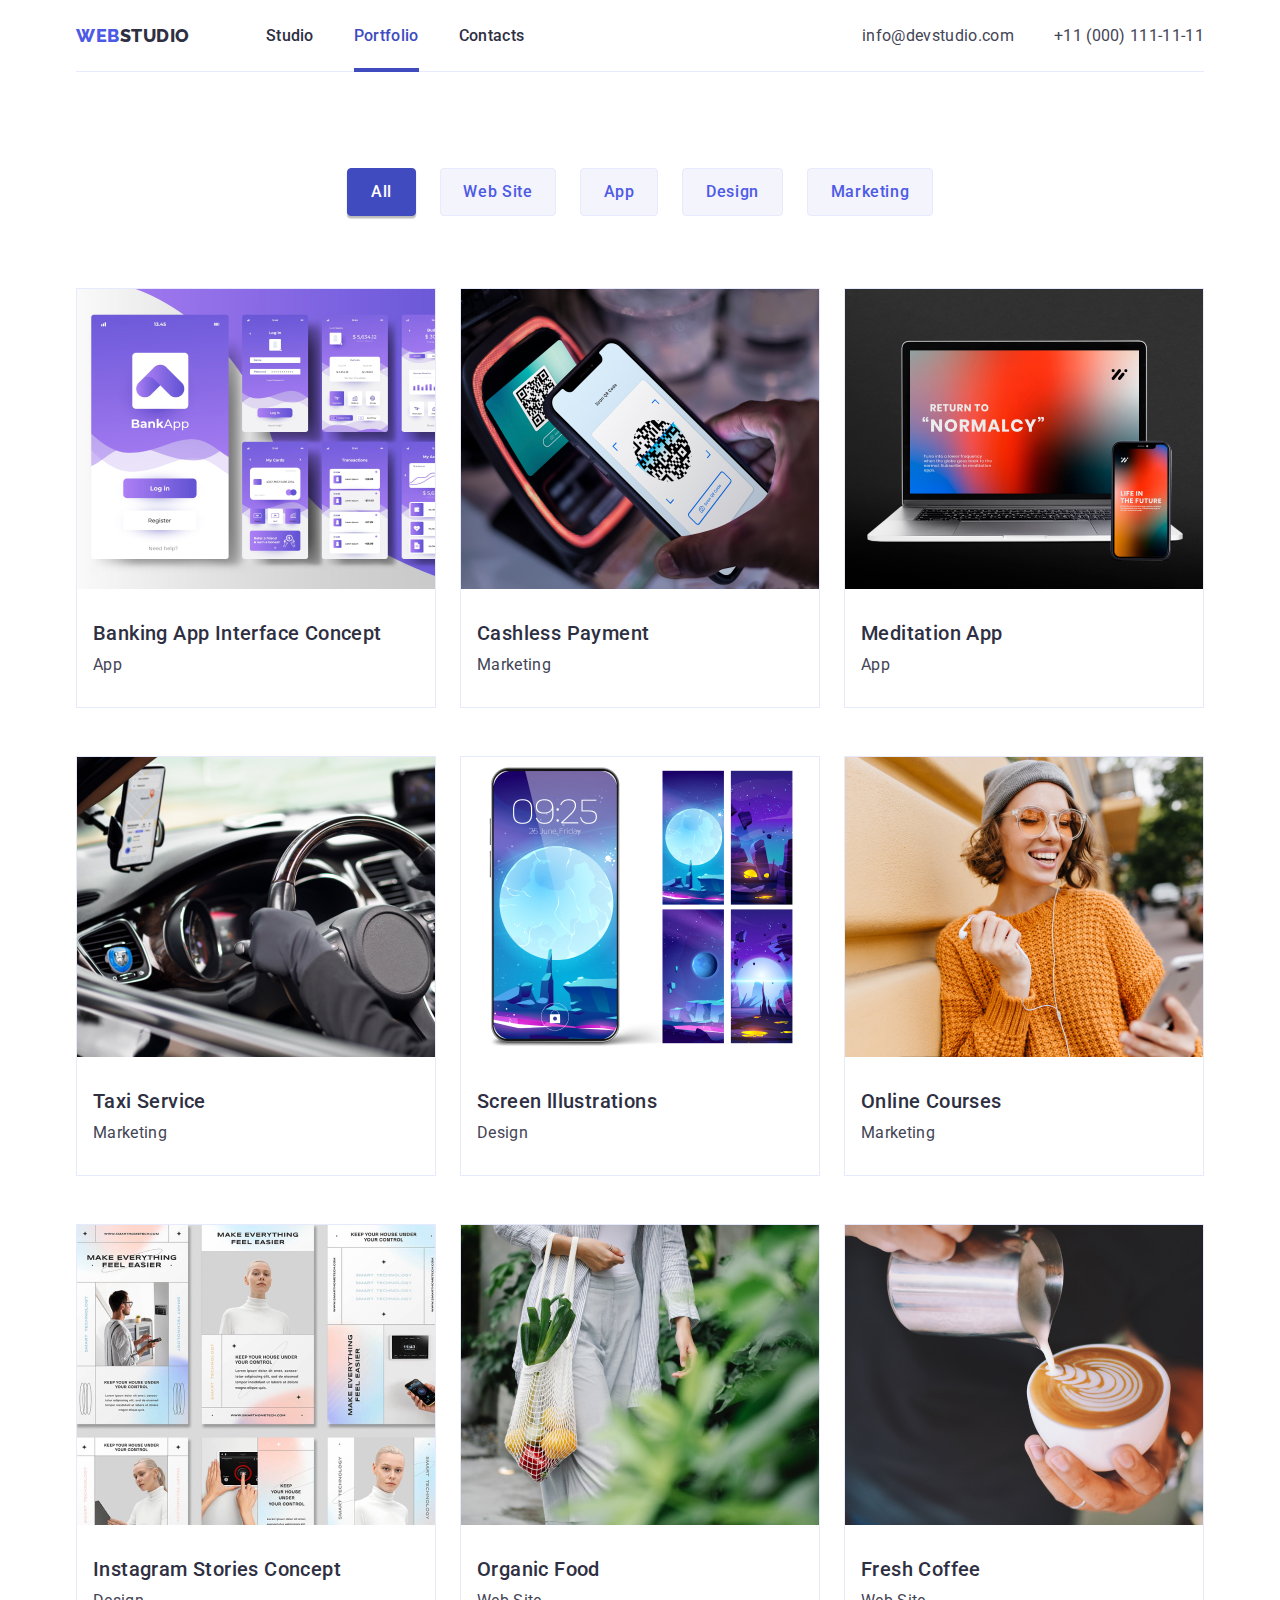
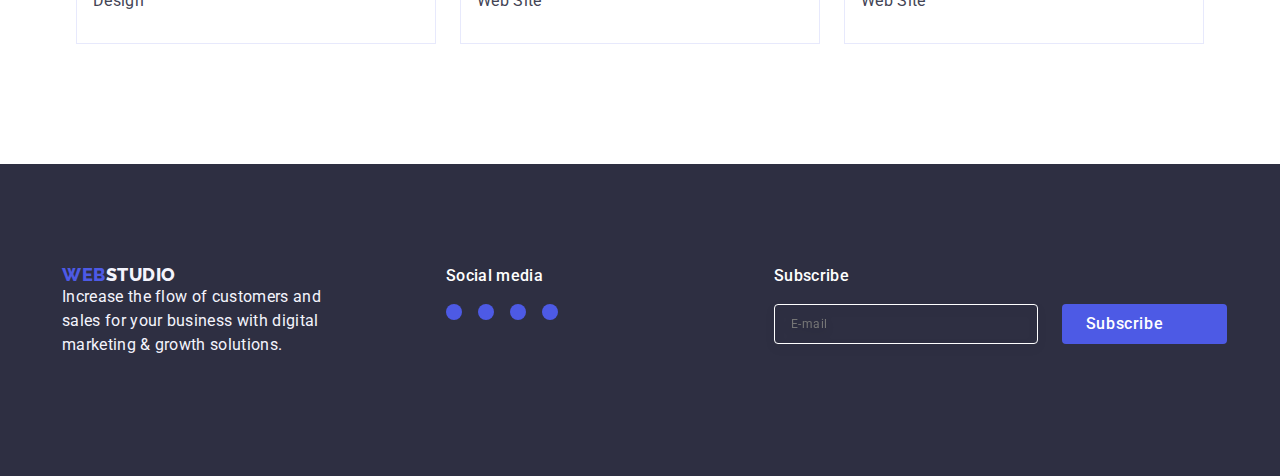
==== portfolio.html @ 0844961f "rep" ====
<!DOCTYPE html>
<html lang="en">
  <head>
    <meta charset="UTF-8" />
    <meta name="viewport" content="width=device-width, initial-scale=1.0" />
    <meta http-equiv="X-UA-Compatible" content="ie=edge" />
    <title>WebStudio</title>
    <link rel="preconnect" href="https://fonts.googleapis.com" />
    <link rel="preconnect" href="https://fonts.gstatic.com" crossorigin />
    <link
      href="https://fonts.googleapis.com/css2?family=Roboto:ital,wght@0,100;0,300;0,400;0,500;0,700;0,900;1,100;1,300;1,400;1,500;1,700;1,900&display=swap"
      rel="stylesheet"
    />
    <link
      rel="stylesheet"
      href="https://i.icomoon.io/public/temp/3746535d12/UntitledProject/style-svg.css"
    />
    <script
      defer
      src="https://i.icomoon.io/public/temp/3746535d12/UntitledProject/svgxuse.js"
    ></script>
    <link
      href="https://fonts.googleapis.com/css2?family=Raleway:ital,wght@0,800;1,800&display=swap"
      rel="stylesheet"
    />
    <link rel="stylesheet" href="./css/portfolio.css" />
    <link rel="stylesheet" href="css/modern-normalize.min.css" />
  </head>

  <body class="body">
    <header class="top__nav container">
      <nav class="menu__nav">
        <a class="logo link" href="./index.html"
          >Web<span class="logo__part2">Studio</span></a
        >
        <ul class="nav__item list">
          <li>
            <a class="nav__link Studio" href="./index.html">Studio</a>
          </li>
          <li>
            <a class="nav__link Portfolio" href="./portfolio.html">Portfolio</a>
          </li>
          <li>
            <a class="nav__link Contacts" href="">Contacts</a>
          </li>
        </ul>
      </nav>
      <address class="nav__address">
        <ul class="nav__address__item list">
          <li>
            <a class="address__link link" href="mailto:info@devstudio.com"
              >info@devstudio.com</a
            >
          </li>
          <li>
            <a class="address__link link" href="tel:+110001111111"
              >+11 (000) 111-11-11</a
            >
          </li>
        </ul>
      </address>
    </header>

    <main class="main">
      <div class="main__container">
        <h1 hidden>Portfolio</h1>
        <ul class="filters">
          <li class="filters__item filter1">
            <button class="filters__item__btn1 filter__btn" type="button">
              All
            </button>
          </li>
          <li class="filters__item filter2">
            <button class="filters__item__btn2 filter__btn" type="button">
              Web Site
            </button>
          </li>
          <li class="filters__item filter3">
            <button class="filters__item__btn3 filter__btn" type="button">
              App
            </button>
          </li>
          <li class="filters__item filter4">
            <button class="filters__item__btn4 filter__btn" type="button">
              Design
            </button>
          </li>
          <li class="filters__item filter5">
            <button class="filters__item__btn5 filter__btn" type="button">
              Marketing
            </button>
          </li>
        </ul>
        <ul class="row">
          <li class="row__item row__item1 overlay">
            <div class="img__portfolio">
              <div class="overlay__content">
                <p class="text__overlay">
                  14 Stylish and User-Friendly App Design Concepts · Task
                  Manager App · Calorie Tracker App · Exotic Fruit Ecommerce App
                  · Cloud Storage App
                </p>
              </div>
              <img
                src="portfolio__images/Banking.jpg"
                alt="Banking App Interface Concept"
                width="360"
                height="300"
              />
            </div>
            <div class="text__container">
              <h3 class="text__h3">Banking App Interface Concept</h3>
              <p class="text__p">App</p>
            </div>
          </li>
          <li class="row__item row__item2 overlay">
            <div class="img__portfolio">
              <div class="overlay__content">
                <p class="text__overlay">
                  14 Stylish and User-Friendly App Design Concepts · Task
                  Manager App · Calorie Tracker App · Exotic Fruit Ecommerce App
                  · Cloud Storage App
                </p>
              </div>
              <img
                src="portfolio__images/Cashless.jpg"
                alt="Cashless Payment"
                width="360"
                height="300"
              />
            </div>
            <div class="text__container">
              <h3 class="text__h3">Cashless Payment</h3>
              <p class="text__p">Marketing</p>
            </div>
          </li>
          <li class="row__item row__item3 overlay">
            <div class="img__portfolio">
              <div class="overlay__content">
                <p class="text__overlay">
                  14 Stylish and User-Friendly App Design Concepts · Task
                  Manager App · Calorie Tracker App · Exotic Fruit Ecommerce App
                  · Cloud Storage App
                </p>
              </div>
              <img
                src="portfolio__images/Meditation.jpg"
                alt="Meditation App"
                width="360"
                height="300"
              />
            </div>
            <div class="text__container">
              <h3 class="text__h3">Meditation App</h3>
              <p class="text__p">App</p>
            </div>
          </li>
        </ul>
        <ul class="row">
          <li class="row__item row__item4 overlay">
            <div class="img__portfolio">
              <div class="overlay__content">
                <p class="text__overlay">
                  14 Stylish and User-Friendly App Design Concepts · Task
                  Manager App · Calorie Tracker App · Exotic Fruit Ecommerce App
                  · Cloud Storage App
                </p>
              </div>
              <img
                src="portfolio__images/Taxi.jpg"
                alt="Taxi Service"
                width="360"
                height="300"
              />
            </div>
            <div class="text__container">
              <h3 class="text__h3">Taxi Service</h3>
              <p class="text__p">Marketing</p>
            </div>
          </li>
          <li class="row__item row__item5 overlay">
            <div class="img__portfolio">
              <div class="overlay__content">
                <p class="text__overlay">
                  14 Stylish and User-Friendly App Design Concepts · Task
                  Manager App · Calorie Tracker App · Exotic Fruit Ecommerce App
                  · Cloud Storage App
                </p>
              </div>
              <img
                src="portfolio__images/Screen.jpg"
                alt="Screen lllustrations"
                width="360"
                height="300"
              />
            </div>
            <div class="text__container">
              <h3 class="text__h3">Screen lllustrations</h3>
              <p class="text__p">Design</p>
            </div>
          </li>
          <li class="row__item row__item6 overlay">
            <div class="img__portfolio">
              <div class="overlay__content">
                <p class="text__overlay">
                  14 Stylish and User-Friendly App Design Concepts · Task
                  Manager App · Calorie Tracker App · Exotic Fruit Ecommerce App
                  · Cloud Storage App
                </p>
              </div>
              <img
                src="portfolio__images/Online.jpg"
                alt="Online Courses"
                width="360"
                height="300"
              />
            </div>
            <div class="text__container">
              <h3 class="text__h3">Online Courses</h3>
              <p class="text__p">Marketing</p>
            </div>
          </li>
        </ul>
        <ul class="row">
          <li class="row__item row__item7 overlay">
            <div class="img__portfolio">
              <div class="overlay__content">
                <p class="text__overlay">
                  14 Stylish and User-Friendly App Design Concepts · Task
                  Manager App · Calorie Tracker App · Exotic Fruit Ecommerce App
                  · Cloud Storage App
                </p>
              </div>
              <img
                src="portfolio__images/Instagram.jpg"
                alt="Instagram Storis Concept"
                width="360"
                height="300"
              />
            </div>
            <div class="text__container">
              <h3 class="text__h3">Instagram Stories Concept</h3>
              <p class="text__p">Design</p>
            </div>
          </li>
          <li class="row__item row__item8 overlay">
            <div class="img__portfolio">
              <div class="overlay__content">
                <p class="text__overlay">
                  14 Stylish and User-Friendly App Design Concepts · Task
                  Manager App · Calorie Tracker App · Exotic Fruit Ecommerce App
                  · Cloud Storage App
                </p>
              </div>
              <img
                src="portfolio__images/Organic.jpg"
                alt="Organic Food"
                width="360"
                height="300"
              />
            </div>
            <div class="text__container">
              <h3 class="text__h3">Organic Food</h3>
              <p class="text__p">Web Site</p>
            </div>
          </li>
          <li class="row__item row__item9 overlay">
            <div class="img__portfolio">
              <div class="overlay__content">
                <p class="text__overlay">
                  14 Stylish and User-Friendly App Design Concepts · Task
                  Manager App · Calorie Tracker App · Exotic Fruit Ecommerce App
                  · Cloud Storage App
                </p>
              </div>
              <img
                src="portfolio__images/Fresh.jpg"
                alt="Fresh Coffee"
                width="360"
                height="300"
              />
            </div>
            <div class="text__container">
              <h3 class="text__h3">Fresh Coffee</h3>
              <p class="text__p">Web Site</p>
            </div>
          </li>
        </ul>
      </div>
    </main>

    <footer class="footer__bg">
      <div class="container__footer">
        <div class="footer__text_container">
          <a class="logo-footer link" href="./index.html">
            Web<span class="logo__part2-footer">Studio</span>
          </a>
          <p class="footer__text">
            Increase the flow of customers and <br />
            sales for your business with digital <br />
            marketing & growth solutions.
          </p>
        </div>
        <div class="footer__social__container">
          <h3 class="social-heading">Social media</h3>
          <ul class="icon-cont-footer">
            <li>
              <a href="" class="footer-social-list-link"> </a>
            </li>
            <li>
              <a href="" class="footer-social-list-link"> </a>
            </li>
            <li>
              <a href="" class="footer-social-list-link"> </a>
            </li>
            <li>
              <a href="" class="footer-social-list-link"> </a>
            </li>
          </ul>
        </div>
        <div class="email__imput">
          <p class="subscribe-heading">Subscribe</p>
          <form class="foter__email">
            <label class="foter__lable">
              <input
                name="email"
                type="email"
                placeholder="E-mail"
                class="foter__imput"
              />
            </label>
            <button type="submit" class="footer__subscribe">
              Subscribe
              <svg class="foter__svg" width="24" height="24">
                <use href="./images/sprite.svg#symbol-id"></use>
              </svg>
            </button>
          </form>
        </div>
      </div>
    </footer>
  </body>
</html>
---- css/portfolio.css ----
* {
  margin: 0;
  padding: 0;
  box-sizing: border-box;
}

:root {
  --main-font: "Roboto", sans-serif;
  --logo-font: "Raleway", sans-serif;
  --primary-brand: #4d5ae5;
  --pressed-state: #404bbf;
  --dark: #2e2f42;
  --success: #31d0aa;
  --text: #434455;
  --subtle-text: #8e8f99;
  --accent: #e7e9fc;
  --light: #f4f4fd;
  --modal-overlay: #2e2f42;
  --hero-bg: #2e2f42;
  --white-bg: #fff;
  --modal-bg: #fcfcfc;
  --modal-overlay: rgba(46, 47, 66, 0.4);
  --hero-bg: rgba(46, 47, 66, 0.7);
}
img {
  display: block;
}

ul {
  list-style: none;
}

a {
  text-decoration: none;
}

button {
  border: none;
}

body {
  background-color: var(--white-bg);
  color: var(--text);
  font-family: var(--main-font);
}

.list {
  list-style: none;
}

.link {
  text-decoration: none;
}

.container {
  width: 1128px;
  margin: 0 auto;
}

.icon {
  font-size: 24px;
  color: #fff;
}
/*! Nav */

.top__nav {
  height: 72px;
  display: flex;
  justify-content: space-between;
  border-bottom: 1px solid var(--accent);
}

.menu__nav {
  display: flex;
  gap: 76px;
  align-items: center;
}

.nav__item,
.nav__address__item {
  display: flex;
  gap: 40px;
}

.nav__address {
  display: flex;
  align-items: center;
}

.logo {
  font-family: var(--logo-font);
  font-weight: 800;
  font-size: 18px;
  line-height: 1.17;
  letter-spacing: 0.03em;
  color: var(--primary-brand);
  text-transform: uppercase;
}

.logo__part2 {
  color: #2e2f42;
}

.nav__link {
  font-family: var(--main-font);
  color: var(--dark);
  font-size: 16px;
  font-weight: 500;
  line-height: 1.5;
  letter-spacing: 0.02em;
}
.link:hover {
  color: var(--pressed-state);
}
.link:focus {
  color: var(--pressed-state);
}
.address__link {
  color: var(--text);
  font-family: var(--main-font);
  font-style: normal;
  font-weight: 400;
  font-size: 16px;
  line-height: 24px;
  letter-spacing: 0.02em;
}

.hero__bg {
  height: 600px;
  background-color: var(--dark);
}

.Portfolio {
  color: #404bbf;
  border-bottom: 4px solid #404bbf;
  padding-bottom: 23px;
}

/*! 
    main
    filter 
*/
.main__container {
  margin-bottom: 120px;
}

.wrapper__filter {
  width: 1128px;
  display: flex;
  justify-content: center;
  margin: 0 auto;
}

.filters {
  display: flex;
  justify-content: center;
  align-items: center;
  margin-top: 96px;
  margin-bottom: 72px;
  gap: 24px;
}

.filter__btn {
  font-family: var(--main-font);
  font-weight: 500;
  font-size: 16px;
  line-height: 24px;
  text-align: center;
  letter-spacing: 0.04em;
  color: var(--primary-brand);
  background: var(--light);
  border: 1px solid #e7e9fc;
  border-radius: 4px;
  cursor: pointer;
}

.filter__btn:hover {
  background: #404bbf;
  box-shadow: 0px 3px 1px rgba(0, 0, 0, 0.1), 0px 2px 1px rgba(0, 0, 0, 0.08),
    0px 2px 2px rgba(0, 0, 0, 0.12);
  color: var(--white-bg);
}

.filters__item__btn1 {
  width: 69px;
  height: 48px;
  background: var(--pressed-state);
  box-shadow: 0px 3px 1px rgba(0, 0, 0, 0.1), 0px 2px 1px rgba(0, 0, 0, 0.08),
    0px 2px 2px rgba(0, 0, 0, 0.12);
  color: var(--white-bg);
  border-color: var(--pressed-state);
  border-radius: 4px;
  pointer-events: none;
}

.filters__item__btn2 {
  width: 116px;
  height: 48px;
}

.filters__item__btn3 {
  width: 78px;
  height: 48px;
}

.filters__item__btn4 {
  width: 101px;
  height: 48px;
}

.filters__item__btn5 {
  width: 126px;
  height: 48px;
}

/*! Row 1 */

.row {
  display: flex;
  justify-content: center;
  align-items: center;
  gap: 24px;
  margin: 0 auto 48px;
}

.wrapper__row1,
.wrapper__row2 {
  width: 1128px;
  height: 420px;
  margin: 0 auto;
  margin-bottom: 48px;
}

.wrapper__row3 {
  width: 1128px;
  height: 420px;
  margin: 0 auto;
}

.row__item {
  position: relative;
  width: 360px;
  height: 420px;
  display: flex;
  flex-direction: column;
  gap: 32px;
  background: var(--white-bg);
  border: 1px solid var(--accent);
}

.text__container {
  display: flex;
  flex-direction: column;
  gap: 8px;
  padding: 0 16px;
}

.text__h3 {
  height: 24px;
  font-family: var(--main-font);
  font-weight: 500;
  font-size: 20px;
  line-height: 24px;
  letter-spacing: 0.02em;
  color: var(--dark);
}

.text__p {
  font-family: var(--main-font);
  font-weight: 400;
  font-size: 16px;
  line-height: 24px;
  letter-spacing: 0.02em;
  color: var(--text);
}

.img__portfolio {
  position: relative;
  width: 360px;
  height: 300px;
  overflow: hidden;
}

.img__portfolio img {
  width: 100%;
  height: 100%;
  object-fit: cover;
  transition: all 0.3s ease-in-out;
  z-index: 1;
}
.overlay {
  position: relative;
  overflow: hidden;
}

.text__overlay {
  display: none;
  position: absolute;
  width: 296px;
  height: 96px;
  left: 32px;
  top: 40px;
  transform: translateY(0%);
  font-family: "Roboto";
  font-style: normal;
  font-weight: 400;
  font-size: 16px;
  line-height: 24px;
  letter-spacing: 0.02em;
  color: #f4f4fd;
  transition: transform 10;
}

.overlay__content {
  position: absolute;
  bottom: 0;
  left: 0;
  right: 0;
  height: 0;
  overflow: hidden;
  background-color: rgba(77, 90, 229, 1.8);
  transition: height 0.6s, opacity 0.6s;
}

.overlay:hover {
  box-shadow: 0px 1px 6px rgba(46, 47, 66, 0.08),
    0px 1px 1px rgba(46, 47, 66, 0.16), 0px 2px 1px rgba(46, 47, 66, 0.08);
}

.overlay:hover .text__overlay {
  display: block;
}

.row__item:hover .overlay__content {
  height: 100%;
}

.row__item:hover .text__overlay {
  display: block;
  opacity: 1;
  transition: opacity 0.6s 0.6s;
}

/*! Footer */
.footer__bg {
  height: 312px;
  background-color: var(--dark);
  display: flex;
  align-items: center;
}

.container__footer {
  display: flex;
  width: 1156px;
  height: 112px;
  margin: 0 auto;
  gap: 120px;
}

.logo-footer {
  font-family: "Raleway", sans-serif;
  font-weight: 800;
  font-size: 18px;
  line-height: 1.17;
  letter-spacing: 0.03em;
  color: var(--primary-brand);
  text-transform: uppercase;
}

.logo-footer.link {
  text-decoration: none;
}

.logo__part2-footer {
  color: #f4f4fd;
}

.footer__text {
  display: flex;
  width: 264px;
  flex-direction: column;
  flex-shrink: 0;
  color: var(--cloud, #f4f4fd);

  font-size: 16px;
  font-family: Roboto;
  font-style: normal;
  font-weight: 400;
  line-height: 24px;
  letter-spacing: 0.32px;
}

.footer__text__container {
  display: flex;
  flex-direction: column;
  gap: 16px;
}
.social-heading {
  font-family: var(--main-font);
  font-style: normal;
  font-weight: 500;
  font-size: 16px;
  line-height: 24px;
  letter-spacing: 0.02em;
  color: #fff;
}
.footer-social-list-link {
  display: block;
  background-color: #4d5ae5;
  padding: 8px;
  border-radius: 50%;
}
.icon-cont-footer {
  display: flex;
  flex-direction: row;
  margin-top: 16px;
  gap: 16px;
  width: 208px;
  height: 40px;
}

.email__imput {
  margin-bottom: 16px;
  font-weight: 500;
  font-size: 16px;
  line-height: 1.5;
  letter-spacing: 0.02em;
  color: #ffffff;
}

.subscribe-heading {
  color: var(--white, #fff);
  font-size: 16px;
  font-family: Roboto;
  font-weight: 500;
  line-height: 24px;
  letter-spacing: 0.32px;
  margin-bottom: 16px;
}

.foter__email {
  display: flex;
  gap: 24px;
}

.foter__imput {
  width: 264px;
  height: 40px;
  border: 1px solid #ffffff;
  background-color: transparent;
  font-size: 12px;
  line-height: 1.5;
  letter-spacing: 0.04em;
  padding-left: 16px;
  filter: drop-shadow(0px 4px 4px rgba(0, 0, 0, 0.15));
  border-radius: 4px;
  color: #ffffff;
}

.footer__subscribe {
  min-width: 165px;
  height: 40px;
  display: flex;
  justify-content: center;
  align-items: center;
  font-family: "Roboto", sans-serif;
  font-size: 16px;
  font-weight: 500;
  line-height: 1.5;
  letter-spacing: 0.04em;
  color: #ffffff;
  cursor: pointer;
  background-color: #4d5ae5;
  border: none;
  border-radius: 4px;
}

.foter__svg {
  margin-left: 16px;
}

.text__Subscribe {
  color: var(--white, #fff);
  text-align: center;
  left: 24px;
  font-size: 16px;
  font-family: Roboto;
  font-weight: 500;
  line-height: 24px;
  letter-spacing: 0.64px;
}

.emoge__telegram {
  width: 24px;
  height: 24px;
}

.email {
  position: relative;
  top: 8px;
  left: 16px;
  width: 36px;
  height: 24px;
  color: var(--white, #fff);
  font-size: 12px;
  font-family: Roboto;
  line-height: 24px;
  letter-spacing: 0.48px;
}
/* END FOOTER SECTION */
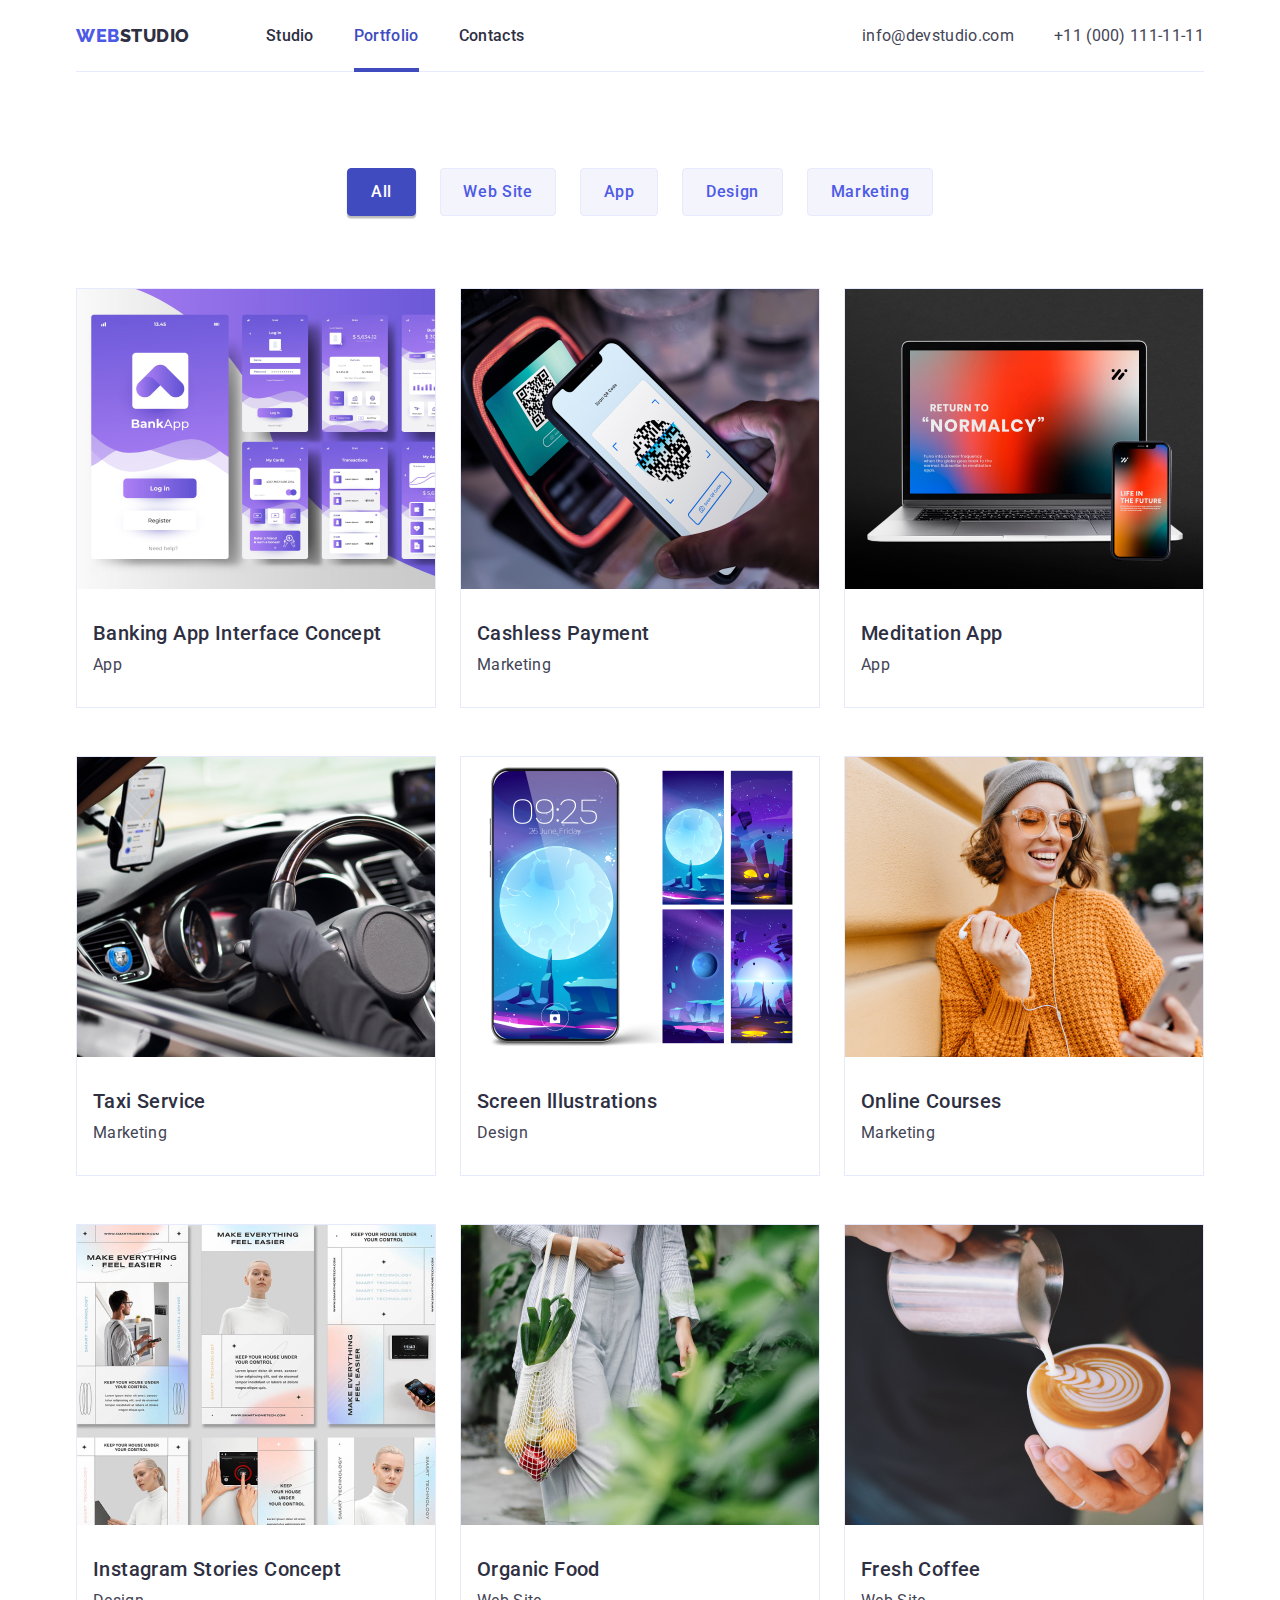
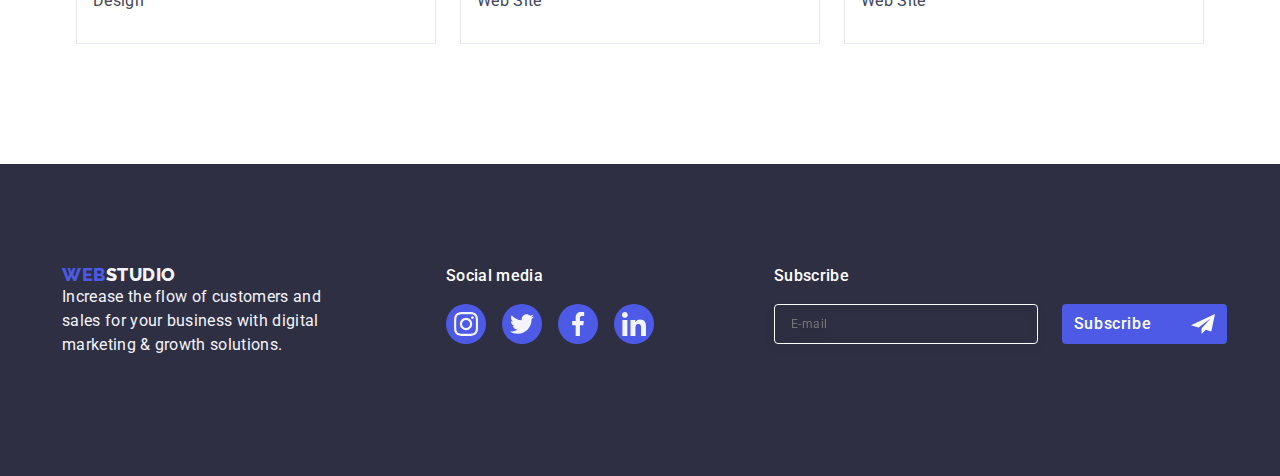
==== commit 85b9dfc2: "pornfolio moble" ====
--- a/portfolio.html
+++ b/portfolio.html
@@ -33,6 +33,11 @@
         <a class="logo link" href="./index.html"
           >Web<span class="logo__part2">Studio</span></a
         >
+        <div class="burger__menu">
+          <div class="burger__line"></div>
+          <div class="burger__line"></div>
+          <div class="burger__line"></div>
+        </div>
         <ul class="nav__item list">
           <li>
             <a class="nav__link Studio" href="./index.html">Studio</a>
@@ -305,16 +310,40 @@
           <h3 class="social-heading">Social media</h3>
           <ul class="icon-cont-footer">
             <li>
-              <a href="" class="footer-social-list-link"> </a>
+              <a href="" class="footer-social-list-link"
+                ><img
+                  class="footer__social__list__img"
+                  src="/images/instagram 2.svg"
+                  alt="#"
+                />
+              </a>
             </li>
             <li>
-              <a href="" class="footer-social-list-link"> </a>
+              <a href="" class="footer-social-list-link"
+                ><img
+                  class="footer__social__list__img"
+                  src="/images/twitter 1.svg"
+                  alt="#"
+                />
+              </a>
             </li>
             <li>
-              <a href="" class="footer-social-list-link"> </a>
+              <a href="" class="footer-social-list-link"
+                ><img
+                  class="footer__social__list__img"
+                  src="/images/facebook 1.svg"
+                  alt="#"
+                />
+              </a>
             </li>
             <li>
-              <a href="" class="footer-social-list-link"> </a>
+              <a href="" class="footer-social-list-link"
+                ><img
+                  class="footer__social__list__img"
+                  src="/images/linkedin 1.svg"
+                  alt="#"
+                />
+              </a>
             </li>
           </ul>
         </div>
@@ -334,6 +363,7 @@
               <svg class="foter__svg" width="24" height="24">
                 <use href="./images/sprite.svg#symbol-id"></use>
               </svg>
+              <img class="telegram" src="/images/Frame 3.svg" alt="#" />
             </button>
           </form>
         </div>
--- a/css/portfolio.css
+++ b/css/portfolio.css
@@ -507,4 +507,100 @@
   line-height: 24px;
   letter-spacing: 0.48px;
 }
-/* END FOOTER SECTION */
+/* New styles for burger menu */
+.burger__menu {
+  display: none;
+  flex-direction: column;
+  justify-content: space-between;
+  width: 24px;
+  height: 20px;
+  cursor: pointer;
+}
+.burger__line {
+  width: 100%;
+  height: 2px;
+  background-color: var(--dark);
+  transition: background-color 0.3s ease;
+}
+@media (min-width: 320px) and (max-width: 768px) {
+  .nav__item {
+    display: none;
+  }
+  .nav__address__item {
+    display: none;
+  }
+  .burger__menu {
+    display: flex;
+  }
+  .top__nav {
+    height: 70px;
+    width: 100%;
+  }
+  .menu__nav {
+    justify-content: space-between;
+    margin: 0 16px;
+    width: 100%;
+    gap: 0;
+  }
+  .container {
+    width: 100%;
+    gap: 0;
+  }
+  /* filters */
+  .filters {
+    flex-wrap: wrap;
+    justify-content: flex-start;
+    margin-left: 16px;
+  }
+  /* row */
+  .row {
+    flex-direction: column;
+  }
+  /* footer__bg */
+  .footer__bg {
+    height: 664px;
+  }
+  .container__footer {
+    flex-direction: column;
+    align-items: center;
+    height: auto;
+  }
+  .footer__text_container {
+    display: flex;
+    flex-direction: column;
+    gap: 16px;
+  }
+  .logo-footer {
+    display: block;
+    text-align: center;
+  }
+  .footer__social__container {
+    text-align: center;
+  }
+  .icon-cont-footer {
+    display: inline-flex;
+    align-items: flex-start;
+    justify-content: center;
+    gap: 16px;
+  }
+  .subscribe-heading {
+    text-align: center;
+  }
+  .email__imput {
+    width: 100%;
+  }
+  .foter__email {
+    flex-direction: column;
+  }
+  .foter__imput {
+    width: 100%;
+  }
+  .foter__lable {
+    width: auto;
+    margin: 0 15px;
+  }
+  .footer__subscribe {
+    display: flex;
+    margin: 0 auto;
+  }
+}
